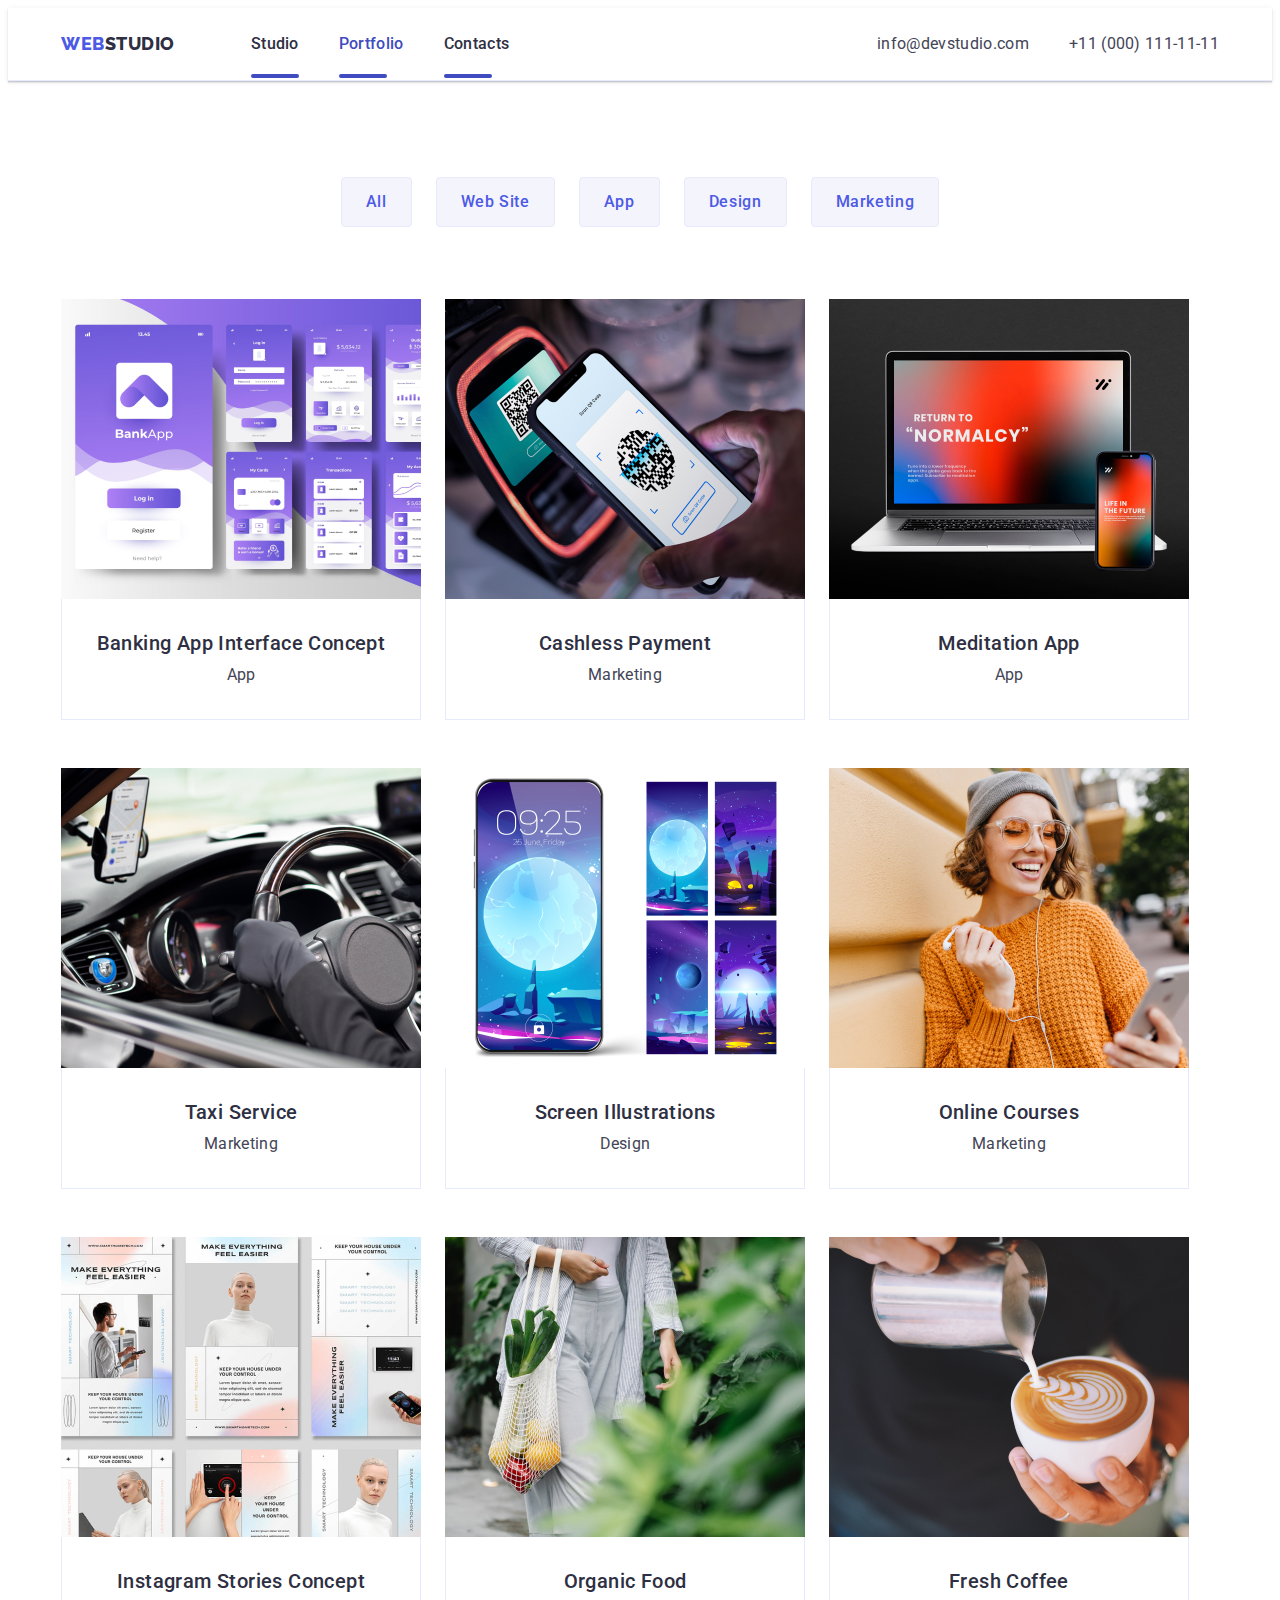
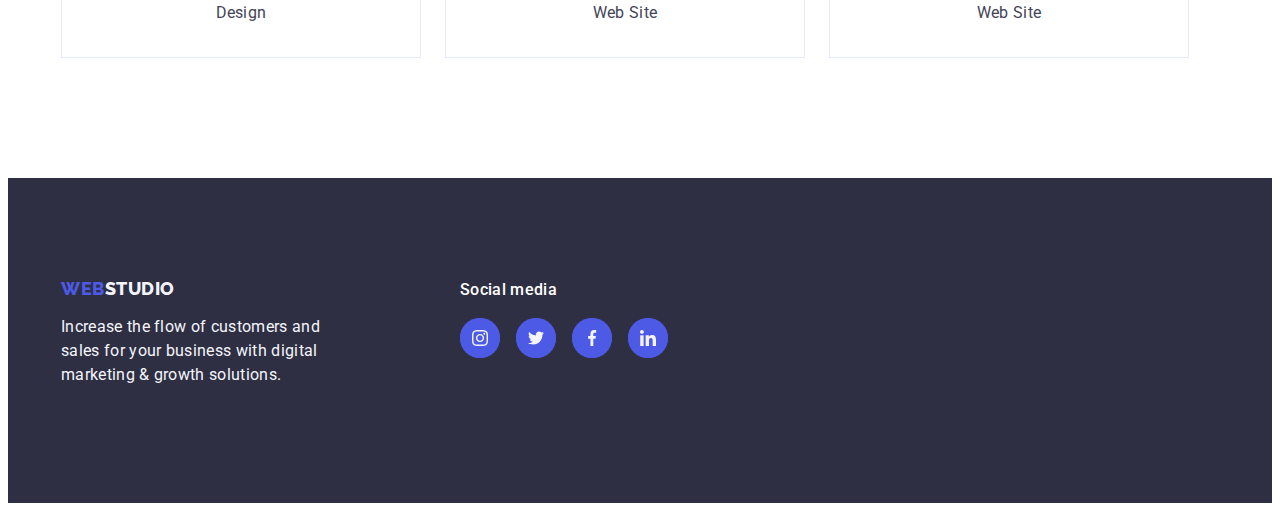
==== portfolio.html @ 36110dc7 "Initial commit" ====
<!DOCTYPE html>
<html lang="en">
  <head>
    <meta charset="UTF-8" />
    <meta name="viewport" content="width=device-width, initial-scale=1.0" />
    <title>WebStudio</title>
    <link
      rel="stylesheet"
      href="https://cdnjs.cloudflare.com/ajax/libs/modern-normalize/2.0.0/modern-normalize.min.css"
      integrity="sha512-4xo8blKMVCiXpTaLzQSLSw3KFOVPWhm/TRtuPVc4WG6kUgjH6J03IBuG7JZPkcWMxJ5huwaBpOpnwYElP/m6wg=="
      crossorigin="anonymous"
      referrerpolicy="no-referrer"
    />
    <link rel="preconnect" href="https://fonts.googleapis.com" />
    <link rel="preconnect" href="https://fonts.gstatic.com" crossorigin />
    <link
      href="https://fonts.googleapis.com/css2?family=Montserrat:ital,wght@0,100;0,200;0,300;0,400;0,500;0,600;0,700;0,800;0,900;1,100;1,200;1,300;1,400;1,500;1,600;1,700;1,800;1,900&family=Raleway:wght@800&family=Roboto:wght@500&display=swap"
      rel="stylesheet"
    />
    <link
      href="https://fonts.googleapis.com/css2?family=Montserrat:ital,wght@0,100;0,200;0,300;0,400;0,500;0,600;0,700;0,800;0,900;1,100;1,200;1,300;1,400;1,500;1,600;1,700;1,800;1,900&family=Raleway:wght@800&family=Roboto:wght@500&display=swap"
      rel="stylesheet"
    />
    <link rel="stylesheet" href="./css/styles.css" />
  </head>
  <body class="body">
    <header class="header">
      <div class="header-section container">
        <nav class="nav-section">
          <a href="./index.html" class="logo link">
            Web<span class="logoword link">Studio </span>
          </a>
          <ul class="list header-list">
            <li><a href="./index.html" class="menu link"> Studio </a></li>
            <li>
              <a href="./portfolio.html" class="menu link plus"> Portfolio </a>
            </li>
            <li><a href="" class="menu link"> Contacts </a></li>
          </ul>
        </nav>
        <address class="address">
          <ul class="list address-list">
            <li>
              <a href="mailto:info@devstudio.com" class="contacts link">
                info@devstudio.com
              </a>
            </li>
            <li>
              <a href="tel:+110001111111" class="contacts link">
                +11 (000) 111-11-11
              </a>
            </li>
          </ul>
        </address>
      </div>
    </header>
    <main>
      <section class="filters">
        <div class="filters-div container">
          <h1 class="visually-hidden">Filters</h1>
          <ul class="list filters-list">
            <li class="filters-buttons">
              <button type="button" class="button-filter">All</button>
            </li>
            <li class="filters-buttons">
              <button type="button" class="button-filter">Web Site</button>
            </li>
            <li class="filters-buttons">
              <button type="button" class="button-filter">App</button>
            </li>
            <li class="filters-buttons">
              <button type="button" class="button-filter">Design</button>
            </li>
            <li class="filters-buttons">
              <button type="button" class="button-filter">Marketing</button>
            </li>
          </ul>
          <ul class="list apps-list">
            <li class="app-item">
              <a href="" class="app-link link">
                <div class="image-portfolio">
                  <img
                    src="./images/portfolio1.jpg"
                    alt="Banking App Interface Concept"
                    width="360"
                  />
                  <p class="app-description">
                    14 Stylish and User-Friendly App Design Concepts · Task
                    Manager App · Calorie Tracker App · Exotic Fruit Ecommerce
                    App · Cloud Storage App
                  </p>
                </div>

                <div class="apps-name">
                  <h2 class="list-title">Banking App Interface Concept</h2>
                  <p class="list-text">App</p>
                </div>
              </a>
            </li>
            <li class="app-item">
              <a href="" class="app-link link">
                <div class="image-portfolio">
                  <img
                    src="./images/portfolio2.jpg"
                    alt="Cashless Payment"
                    width="360"
                  />
                  <p class="app-description">
                    14 Stylish and User-Friendly App Design Concepts · Task
                    Manager App · Calorie Tracker App · Exotic Fruit Ecommerce
                    App · Cloud Storage App
                  </p>
                </div>
                <div class="apps-name">
                  <h2 class="list-title">Cashless Payment</h2>
                  <p class="list-text">Marketing</p>
                </div>
              </a>
            </li>
            <li class="app-item">
              <a href="" class="app-link link">
                <div class="image-portfolio">
                  <img
                    src="./images/portfolio3.jpg"
                    alt="Meditaion App"
                    width="360"
                  />
                  <p class="app-description">
                    14 Stylish and User-Friendly App Design Concepts · Task
                    Manager App · Calorie Tracker App · Exotic Fruit Ecommerce
                    App · Cloud Storage App
                  </p>
                </div>

                <div class="apps-name">
                  <h2 class="list-title">Meditation App</h2>
                  <p class="list-text">App</p>
                </div>
              </a>
            </li>
            <li class="app-item">
              <a href="" class="app-link link">
                <div class="image-portfolio">
                  <img
                    src="./images/portfolio4.jpg"
                    alt="Taxi Service"
                    width="360"
                  />
                  <p class="app-description">
                    14 Stylish and User-Friendly App Design Concepts · Task
                    Manager App · Calorie Tracker App · Exotic Fruit Ecommerce
                    App · Cloud Storage App
                  </p>
                </div>

                <div class="apps-name">
                  <h2 class="list-title">Taxi Service</h2>
                  <p class="list-text">Marketing</p>
                </div>
              </a>
            </li>
            <li class="app-item">
              <a href="" class="app-link link">
                <div class="image-portfolio">
                  <img
                    src="./images/portfolio5.jpg"
                    alt="Taxi Service"
                    width="360"
                  />
                  <p class="app-description">
                    14 Stylish and User-Friendly App Design Concepts · Task
                    Manager App · Calorie Tracker App · Exotic Fruit Ecommerce
                    App · Cloud Storage App
                  </p>
                </div>

                <div class="apps-name">
                  <h2 class="list-title">Screen Illustrations</h2>
                  <p class="list-text">Design</p>
                </div>
              </a>
            </li>
            <li class="app-item">
              <a href="" class="app-link link">
                <div class="image-portfolio">
                  <img
                    src="./images/portfolio6.jpg"
                    alt="Taxi Service"
                    width="360"
                  />
                  <p class="app-description">
                    14 Stylish and User-Friendly App Design Concepts · Task
                    Manager App · Calorie Tracker App · Exotic Fruit Ecommerce
                    App · Cloud Storage App
                  </p>
                </div>
                <div class="apps-name">
                  <h2 class="list-title">Online Courses</h2>
                  <p class="list-text">Marketing</p>
                </div>
              </a>
            </li>
            <li class="app-item">
              <a href="" class="app-link link">
                <div class="image-portfolio">
                  <img
                    src="./images/portfolio7.jpg"
                    alt="Taxi Service"
                    width="360"
                  />
                  <p class="app-description">
                    14 Stylish and User-Friendly App Design Concepts · Task
                    Manager App · Calorie Tracker App · Exotic Fruit Ecommerce
                    App · Cloud Storage App
                  </p>
                </div>
                <div class="apps-name">
                  <h2 class="list-title">Instagram Stories Concept</h2>
                  <p class="list-text">Design</p>
                </div>
              </a>
            </li>
            <li class="app-item">
              <a href="" class="app-link link">
                <div class="image-portfolio">
                  <img
                    src="./images/portfolio8.jpg"
                    alt="Taxi Service"
                    width="360"
                  />
                  <p class="app-description">
                    14 Stylish and User-Friendly App Design Concepts · Task
                    Manager App · Calorie Tracker App · Exotic Fruit Ecommerce
                    App · Cloud Storage App
                  </p>
                </div>
                <div class="apps-name">
                  <h2 class="list-title">Organic Food</h2>
                  <p class="list-text">Web Site</p>
                </div>
              </a>
            </li>
            <li class="app-item">
              <a href="" class="app-link link">
                <div class="image-portfolio">
                  <img
                    src="./images/portfolio9.jpg"
                    alt="Taxi Service"
                    width="360"
                  />
                  <p class="app-description">
                    14 Stylish and User-Friendly App Design Concepts · Task
                    Manager App · Calorie Tracker App · Exotic Fruit Ecommerce
                    App · Cloud Storage App
                  </p>
                </div>
                <div class="apps-name">
                  <h2 class="list-title">Fresh Coffee</h2>
                  <p class="list-text">Web Site</p>
                </div>
              </a>
            </li>
          </ul>
        </div>
      </section>
    </main>
    <footer class="footer">
      <div class="footer-div container">
        <div class="logo-footer">
          <a href="./index.html" class="logo footer-logo link">
            Web<span class="word link">Studio</span>
          </a>
          <p class="word-text">
            Increase the flow of customers and sales for your business with
            digital marketing & growth solutions.
          </p>
        </div>

        <div class="footer-icons container">
          <p class="social-media-text">Social media</p>
          <ul class="social-icons-footer list">
            <li class="social-icon">
              <a href="" class="social-media-footer link">
                <svg class="socials-icon-footer" width="24" height="24">
                  <use href="./images/icons.svg#icon-Instagram"></use>
                </svg>
              </a>
            </li>
            <li class="social-icon">
              <a href="" class="social-media-footer link">
                <svg class="socials-icon-footer" width="24" height="24">
                  <use href="./images/icons.svg#icon-Twitter"></use>
                </svg>
              </a>
            </li>
            <li class="social-icon">
              <a href="" class="social-media-footer link">
                <svg class="socials-icon-footer" width="24" height="24">
                  <use href="./images/icons.svg#icon-Facebook"></use>
                </svg>
              </a>
            </li>
            <li class="social-icon">
              <a href="" class="social-media-footer link">
                <svg class="socials-icon-footer" width="24" height="24">
                  <use href="./images/icons.svg#icon-Linkedin"></use>
                </svg>
              </a>
            </li>
          </ul>
        </div>
      </div>
    </footer>
  </body>
</html>
---- css/styles.css ----
:root {
  --basic-color: #ffffffff;
  --brand-color: #4d5ae5;
  --logo-color: #2e2f42;
  --contacts-color: #434455;
  --focus-color: #404bbf;
  --word-color: #f4f4fd;
  --list-color: #e7e9fc;
}
.body {
  font-family: "Roboto", sans-serif;
  color: var(--contacts-color);
  background-color: var(--basic-color);
}
h2 {
  margin: 0;
}
p {
  margin: 0;
}
.logo {
  font-family: "Raleway", sans-serif;
  font-weight: 800;
  font-size: 18px;
  line-height: 1.17;
  letter-spacing: 0.03em;
  text-transform: uppercase;
  color: var(--brand-color);
}
.link {
  text-decoration: none;
}
.logoword {
  color: var(--logo-color);
}
.list {
  list-style-type: none;
  margin: 0;
  padding-left: 0;
}
.menu.link {
  font-weight: 500;
  font-size: 16px;
  line-height: 1.5;
  letter-spacing: 0.02em;
  color: var(--logo-color);
  position: relative;
  transition: color 250ms cubic-bezier(0.4, 0, 0.2, 1);
}
.menu.link.plus {
  color: var(--focus-color);
}
.menu.link::after {
  content: "";
  display: block;
  position: absolute;
  left: 0;
  bottom: -1px;
  height: 4px;
  width: 48px;
  background-color: var(--focus-color);
  border-radius: 2px;
  color: var(--focus-color);
}

.menu.link:hover,
.menu.link:focus {
  color: var(--focus-color);
}

.address {
  font-style: normal;
}
.contacts.link {
  font-size: 16px;
  line-height: 1.5;
  letter-spacing: 0.02em;
  color: var(--contacts-color);
  transition: color 250ms cubic-bezier(0.4, 0, 0.2, 1);
}
.contacts.link:hover,
.contacts.link:focus {
  color: var(--focus-color);
}
.order-service {
  background-image: linear-gradient(
      rgba(46, 47, 66, 0.7),
      rgba(46, 47, 66, 0.7)
    ),
    url(../images/people-office.jpg);
  padding: 188px 0;
  background-repeat: no-repeat;
  background-position: center;
  background-size: cover;
  max-width: 1440px;
  margin-inline: auto;
  transition: background-color 250ms cubic-bezier(0.4, 0, 0.2, 1);
}
.solutions {
  font-size: 56px;
  line-height: 1.07;
  text-align: center;
  letter-spacing: 0.02em;
  color: var(--basic-color);
  max-width: 496px;
  font-weight: 700px;
  margin: 0 auto;
  margin-bottom: 48px;
}
.order-button {
  background-color: var(--brand-color);
  font-family: "Roboto", sans-serif;
  font-weight: 500;
  font-size: 16px;
  line-height: 1.5em;
  letter-spacing: 0.04em;
  color: var(--basic-color);
  cursor: pointer;
  display: block;
  min-width: 169px;
  height: 56px;
  border: none;
  border-radius: 4px;
  margin: 0 auto;
  transition: background-color 250ms cubic-bezier(0.4, 0, 0.2, 1);
}
.order-button:hover,
.order-button:focus {
  background-color: var(--focus-color);
}
.list-title {
  font-weight: 500;
  font-size: 20px;
  line-height: 1.2;
  letter-spacing: 0.02em;
  color: var(--logo-color);
  margin-bottom: 8px;
  text-align: center;
}
.list-text {
  font-size: 16px;
  line-height: 1.5;
  letter-spacing: 0.02em;
  color: var(--contacts-color);
  text-align: center;
}
.what-do {
  font-size: 36px;
  line-height: 1.11;
  text-align: center;
  letter-spacing: 0.02em;
  text-transform: capitalize;
  color: var(--logo-color);
  margin-bottom: 72px;
}
.cards-section {
  background-color: var(--word-color);
  padding: 120px 0;
}
.cards-title {
  font-size: 36px;
  line-height: 1.11;
  text-align: center;
  letter-spacing: 0.02em;
  text-transform: capitalize;
  color: var(--logo-color);
  margin-bottom: 72px;
}
.title {
  background-color: var(--basic-color);
  border-radius: 0px 0px 4px 4px;
  box-shadow: 0px 2px 1px 0px rgba(46, 47, 66, 0.08),
    0px 1px 1px 0px rgba(46, 47, 66, 0.16),
    0px 1px 6px 0px rgba(46, 47, 66, 0.08);
  transition: background-color 250ms cubic-bezier(0.4, 0, 0.2, 1);
}

.footer {
  background-color: var(--logo-color);
  padding: 100px 0;
}
.word.link {
  color: var(--word-color);
}

.button-filter {
  font-family: "Roboto", sans-serif;
  font-weight: 500;
  font-size: 16px;
  line-height: 1.5;
  letter-spacing: 0.04em;
  color: var(--brand-color);
  background-color: var(--word-color);
  cursor: pointer;
  padding: 12px 24px;
  border: 1px solid var(--list-color);
  border-radius: 4px;
  transition: color 250ms cubic-bezier(0.4, 0, 0.2, 1),
    background-color 250ms cubic-bezier(0.4, 0, 0.2, 1),
    border-color 250ms cubic-bezier(0.4, 0, 0.2, 1),
    box-shadow 250ms cubic-bezier(0.4, 0, 0.2, 1);
}
.button-filter:hover,
.button-filter:focus {
  background-color: var(--focus-color);
  color: var(--basic-color);
  border: 1px solid transparent;
  box-shadow: 0px 3px 1px rgba(0, 0, 0, 0.1), 0px 2px 1px rgba(0, 0, 0, 0.08),
    0px 2px 2px rgba(0, 0, 0, 0.12);
}
.filters-buttons:focus,
.filters-buttons:hover {
  box-shadow: 0px 2px 2px 0px rgba(0, 0, 0, 0.12),
    0px 2px 1px 0px rgba(0, 0, 0, 0.08), 0px 3px 1px 0px rgba(0, 0, 0, 0.1);
}
img {
  display: block;
}
.container {
  width: 1158px;
  margin: 0 auto;
  padding: 0 15px;
}
.header {
  border-bottom: 1px solid var(--list-color);
  box-shadow: 0px 2px 1px rgba(46, 47, 66, 0.08),
    0px 1px 1px rgba(46, 47, 66, 0.16), 0px 1px 6px rgba(46, 47, 66, 0.08);
}
.header-section {
  display: flex;
  flex-wrap: wrap;
}
.header-section.container {
  width: 1158px;
  height: 72px;
  margin: 0 auto;
  padding-left: 15px;
  padding-right: 15px;
  display: flex;
  justify-content: space-between;
  align-items: center;
}
.nav-section {
  display: flex;
  align-items: center;
}
.logo.link {
  margin-right: 76px;
}
.list.header-list {
  display: flex;
  gap: 40px;
}
.menu.link {
  padding: 24px 0;
}

.list.address-list {
  display: flex;
  gap: 40px;
}

.second-section {
  padding: 120px 0;
}
.visually-hidden {
  position: absolute;
  width: 1px;
  height: 1px;
  margin: -1px;
  border: 0;
  padding: 0;

  white-space: nowrap;
  clip-path: inset(100%);
  clip: rect(0 0 0 0);
  overflow: hidden;
}
.list.second-list {
  display: flex;
  gap: 24px;
  flex-direction: row;
}

.portfolio {
  padding-bottom: 120px;
}

.list.portfolio-list {
  display: flex;
  gap: 24px;
}
.images-third-list {
  width: 360px;
}

.list.cards-list {
  display: flex;
  gap: 24px;
}

.name-job {
  padding: 32px 0;
}

.logo.footer-logo.link {
  display: inline-block;
  margin-bottom: 16px;
}

.filters {
  padding-top: 96px;
  padding-bottom: 120px;
}
.list.filters-list {
  display: flex;
  justify-content: center;
  gap: 24px;
  margin-bottom: 72px;
}

.list.apps-list {
  display: flex;
  flex-wrap: wrap;
  column-gap: 24px;
  row-gap: 48px;
}
.app-item {
  width: 360;
}
.app-item:focus,
.app-item:hover {
  box-shadow: 0px 2px 1px 0px rgba(46, 47, 66, 0.08),
    0px 1px 1px 0px rgba(46, 47, 66, 0.16),
    0px 1px 6px 0px rgba(46, 47, 66, 0.08);
}
.apps-name {
  padding: 32px 16px;
  border: 1px solid var(--list-color);
  border-top: none;
  flex-direction: column;
  align-items: flex-start;
  gap: 32px;
}
.list-item {
  width: 100%;
  min-width: 264px;
}
.list-title-second {
  font-weight: 500;
  font-size: 20px;
  line-height: 1.2;
  letter-spacing: 0.02em;
  color: var(--logo-color);
  margin-bottom: 8px;
  text-align: left;
}
.list-text-second {
  font-size: 16px;
  line-height: 1.5;
  letter-spacing: 0.02em;
  color: var(--contacts-color);
  text-align: left;
}
.word-text {
  color: var(--word-color);
  font-size: 16px;
  letter-spacing: 0.32px;
  font-weight: 400;
  line-height: 1.5em;
  width: 264px;
  margin-bottom: 16px;
}
.customers {
  padding-top: 120px;
  padding-bottom: 120px;
  display: block;
}
.customers-title {
  color: var(--logo-color);
  text-align: center;
  font-family: Roboto;
  font-size: 36px;
  font-style: normal;
  font-weight: 700;
  line-height: 1.11;
  letter-spacing: 0.72px;
  text-transform: capitalize;
  margin-bottom: 72px;
}
.customers-list.list {
  display: flex;
  gap: 24px;
}
.icon-client {
  width: 168px;
  height: 88px;
  transition: border-color 250ms cubic-bezier(0.4, 0, 0.2, 1),
    color 250ms cubic-bezier(0.4, 0, 0.2, 1);
}
.client-link.link {
  width: 100%;
  height: 100%;
  border: 1px solid #8e8f99;
  border-radius: 4px;
  display: flex;
  align-items: center;
  justify-content: center;
  color: #8e8f99;
  transition: border-color 250ms cubic-bezier(0.4, 0, 0.2, 1),
    color 250ms cubic-bezier(0.4, 0, 0.2, 1);
}
.client-link.link:hover {
  border-color: var(--focus-color);
  color: var(--focus-color);
}
.client-link.link:focus {
  border-color: var(--focus-color);
  color: var(--focus-color);
}
.icons {
  fill: currentColor;
  width: 104px;
  height: 56px;
}
.icons-second {
  display: flex;
  align-items: center;
  justify-content: center;
  height: 112px;
  background-color: var(--word-color);
  border-radius: 4px;
  margin-bottom: 8px;
}
.social-media-icons {
  display: flex;
  justify-content: center;
  gap: 24px;
}
.social-icon {
  width: 40px;
  height: 40px;
}
.social-media.link {
  display: flex;
  align-items: center;
  width: 100%;
  height: 100%;
  background-color: var(--brand-color);
  border-radius: 50%;
  justify-content: center;
  transition: background-color 250ms cubic-bezier(0.4, 0, 0.2, 1);
}
.social-media.link:hover {
  background-color: var(--focus-color);
}
.social-media.link:focus {
  background-color: var(--focus-color);
}
.socials-icon {
  flex-shrink: 0;
  margin: 12px;
  fill: var(--word-color);
  transition: background-color 250ms cubic-bezier(0.4, 0, 0.2, 1);
  width: 40px;
  height: 40px;
}

.social-media-text {
  font-weight: 500;
  font-size: 16px;
  line-height: 1.5;
  letter-spacing: 0.02em;
  color: var(--basic-color);
  margin-bottom: 16px;
}

.social-icons-footer.list {
  display: flex;
  gap: 16px;
  margin-right: 120px;
}
.footer-div.container {
  display: flex;
  align-items: baseline;
}
.logo-footer {
  margin-right: 120px;
  width: 264px;
}
.socials-icon-footer {
  flex-shrink: 0;
  margin: 8px;
  fill: var(--word-color);
  width: 40px;
  height: 40px;
}
.social-media-footer.link {
  display: flex;
  align-items: center;
  justify-content: center;
  width: 100%;
  height: 100%;
  background-color: var(--brand-color);
  border-radius: 50%;
  transition: background-color 250ms cubic-bezier(0.4, 0, 0.2, 1);
}
.social-media-footer.link:hover {
  background-color: #31d0aa;
}
.social-media-footer.link:focus {
  background-color: #31d0aa;
}
.app-link.link {
  display: block;
  transition: box-shadow 250ms cubic-bezier(0.4, 0, 0.2, 1);
}
.app-link.link:hover,
.app-link.link:focus {
  box-shadow: 0px 1px 6px rgba(46, 47, 66, 0.08),
    0px 1px 1px rgba(46, 47, 66, 0.16), 0px 2px 1px rgba(46, 47, 66, 0.08);
  transform: translateY(0%);
}
.modal {
  position: fixed;
  top: 0;
  left: 0;
  width: 100%;
  height: 100%;
  background-color: rgba(46, 47, 66, 0.4);
  transition: opacity 250ms cubic-bezier(0.4, 0, 0.2, 1),
    visibility 250ms cubic-bezier(0.4, 0, 0.2, 1);
}
.is-hidden {
  opacity: 0;
  visibility: hidden;
  pointer-events: none;
}
.modal-window {
  position: absolute;
  top: 50%;
  left: 50%;
  transform: translate(-50%, -50%) scale(1);
  width: 408px;
  min-height: 584px;
  background: #fcfcfc;
  border-radius: 4px;
  transition: transform 250ms cubic-bezier(0.4, 0, 0.2, 1);
  box-shadow: 0px 1px 1px rgba(0, 0, 0, 0.14), 0px 1px 3px rgba(0, 0, 0, 0.12),
    0px 2px 1px rgba(0, 0, 0, 0.2);
}
.modal-button {
  position: absolute;
  top: 24px;
  right: 24px;
  width: 24px;
  height: 24px;
  border-radius: 50%;
  display: flex;
  align-items: center;
  justify-content: center;
  background-color: var(--list-color);
  border: 1px solid rgba(0, 0, 0, 0.1);
  padding: 0;
  cursor: pointer;
  transition: background-color 250ms cubic-bezier(0.4, 0, 0.2, 1),
    border 250ms cubic-bezier(0.4, 0, 0.2, 1);
}
.modal-button:hover,
.modal-button:focus {
  background-color: var(--focus-color);
  border: none;
  fill: var(--basic-color);
}
.close-icon {
  transition: fill 250ms cubic-bezier(0.4, 0, 0.2, 1);
}
.image-portfolio {
  position: relative;
  overflow: hidden;
}
.app-description {
  position: absolute;
  top: 0;
  font-size: 16px;
  line-height: 1.5;
  letter-spacing: 0.02em;
  color: var(--word-color);
  padding: 40px 32px;
  background-color: var(--brand-color);
  height: 100%;
  width: 100%;
  transform: translateY(100%);
  transition: transform 250ms cubic-bezier(0.4, 0, 0.2, 1);
}
.app-link.link:hover .app-description,
.app-link.link:focus .app-description {
  transform: translateY(0%);
}

.general-icons {
  width: 64px;
  height: 64px;
}
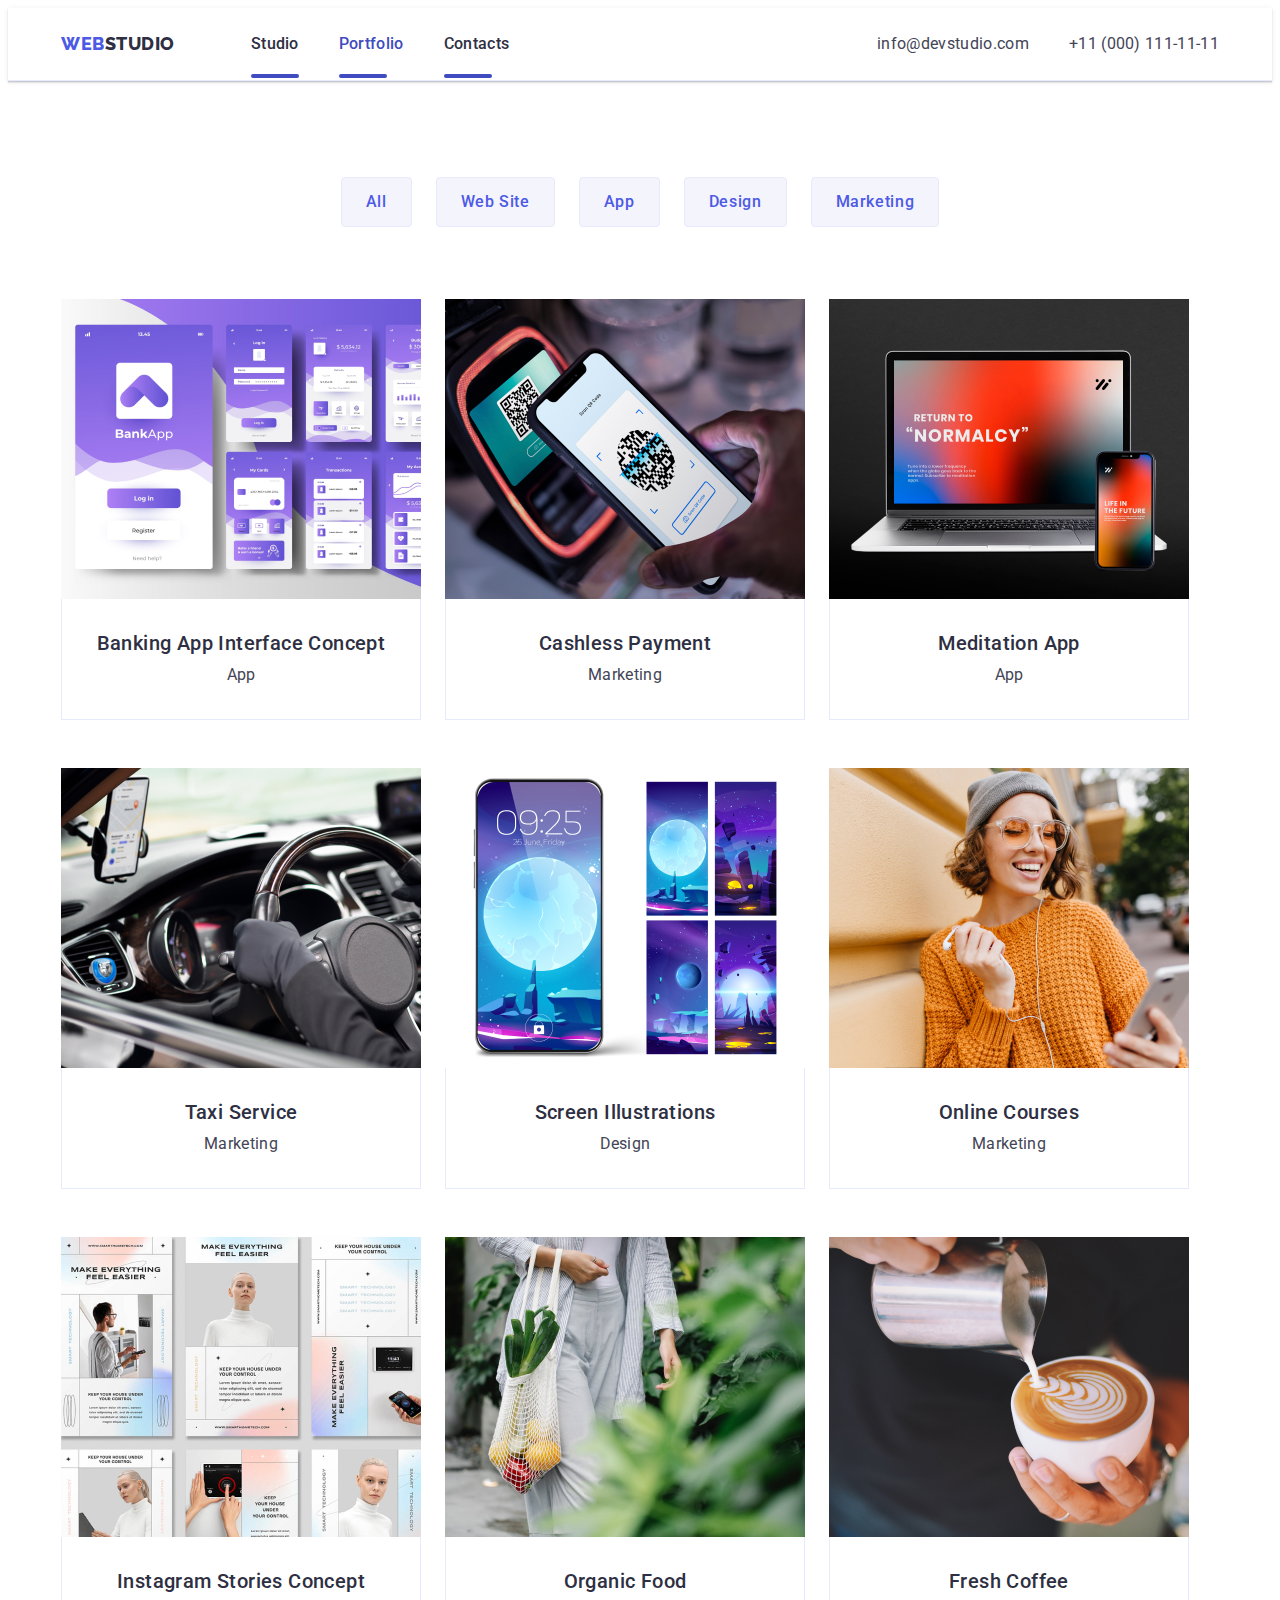
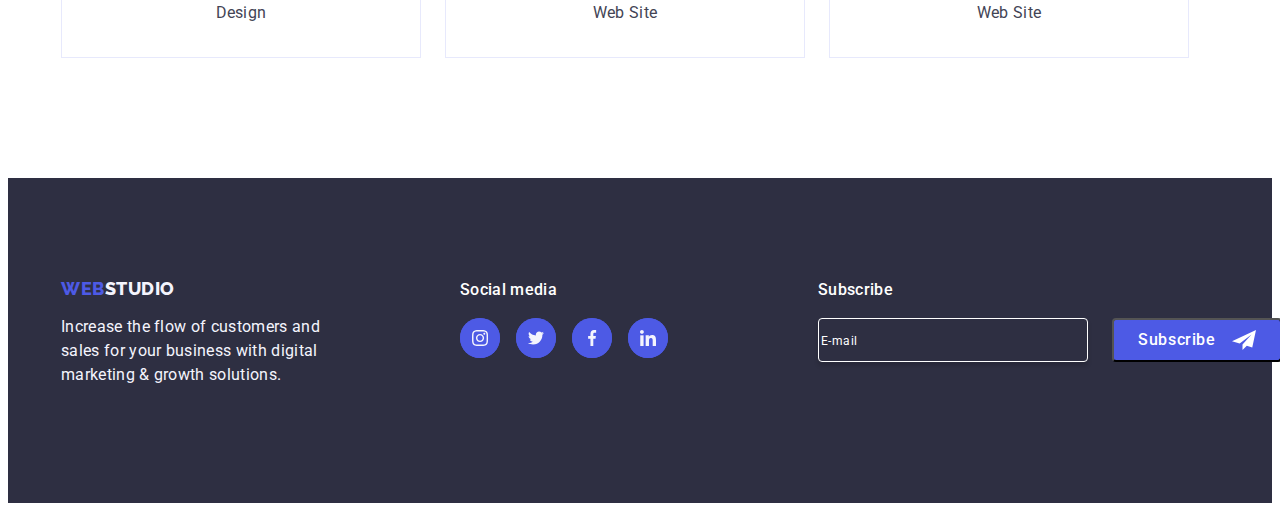
==== commit 5ee1c574: "commit" ====
--- a/portfolio.html
+++ b/portfolio.html
@@ -309,6 +309,22 @@
             </li>
           </ul>
         </div>
+        <div class="container subscribe">
+          <p class="social-media-text">Subscribe</p>
+          <div class="input-section">
+            <form name="signup_form" autocomplete="on" novalidate></form>
+              <label>
+                <input type="email" name="email" placeholder="E-mail" class="subscribe-box"/>
+              </label>  
+              <button type="submit" class="subscribe-button">
+                Subscribe
+                <svg class="plane-icon" width="24" height="24">
+                  <use href="./images/icons.svg#plane-icon"></use>
+                </svg>
+              </button>
+            </form>
+          </div>
+        </div>
       </div>
     </footer>
   </body>
--- a/css/styles.css
+++ b/css/styles.css
@@ -602,3 +602,43 @@
   width: 64px;
   height: 64px;
 }
+.input-section {
+  display: inline-flex;
+}
+.subscribe-box {
+  background-color: #2e2f42;
+  border-radius: 4px;
+  border: 1px solid var(--WHITE, #fff);
+  box-shadow: 0px 4px 4px 0px rgba(0, 0, 0, 0.15);
+  width: 264px;
+  height: 40px;
+  flex-shrink: 0;
+}
+
+.subscribe-box::placeholder {
+  color: var(--WHITE, #fff);
+  font-family: Roboto;
+  font-size: 12px;
+  font-style: normal;
+  font-weight: 400;
+  line-height: 24px;
+  letter-spacing: 0.48px;
+}
+.subscribe-button {
+  display: inline-flex;
+  padding: 8px 24px;
+  justify-content: center;
+  align-items: center;
+  gap: 16px;
+  border-radius: 4px;
+  background: var(--brand-color);
+  color: var(--basic-color);
+  text-align: center;
+  font-family: Roboto;
+  font-size: 16px;
+  font-style: normal;
+  font-weight: 500;
+  line-height: 24px;
+  letter-spacing: 0.64px;
+  margin-left: 24px;
+}
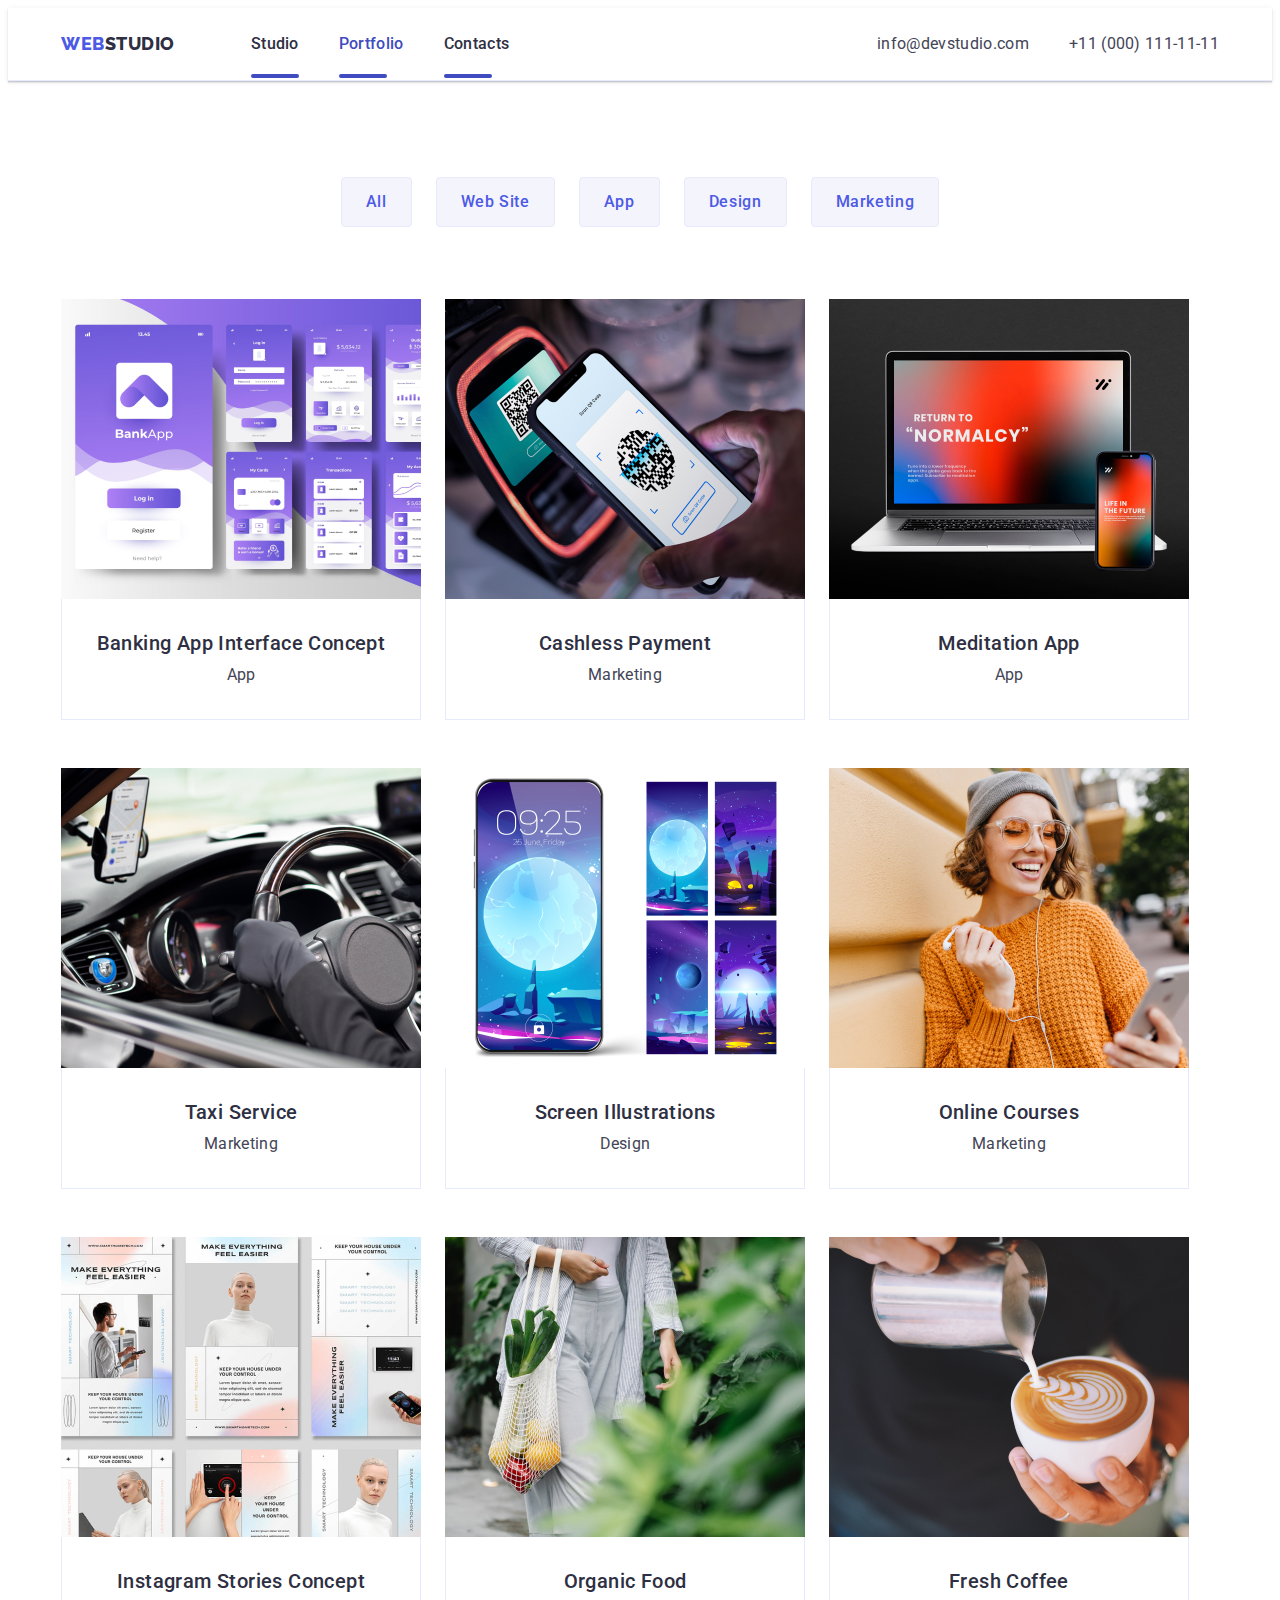
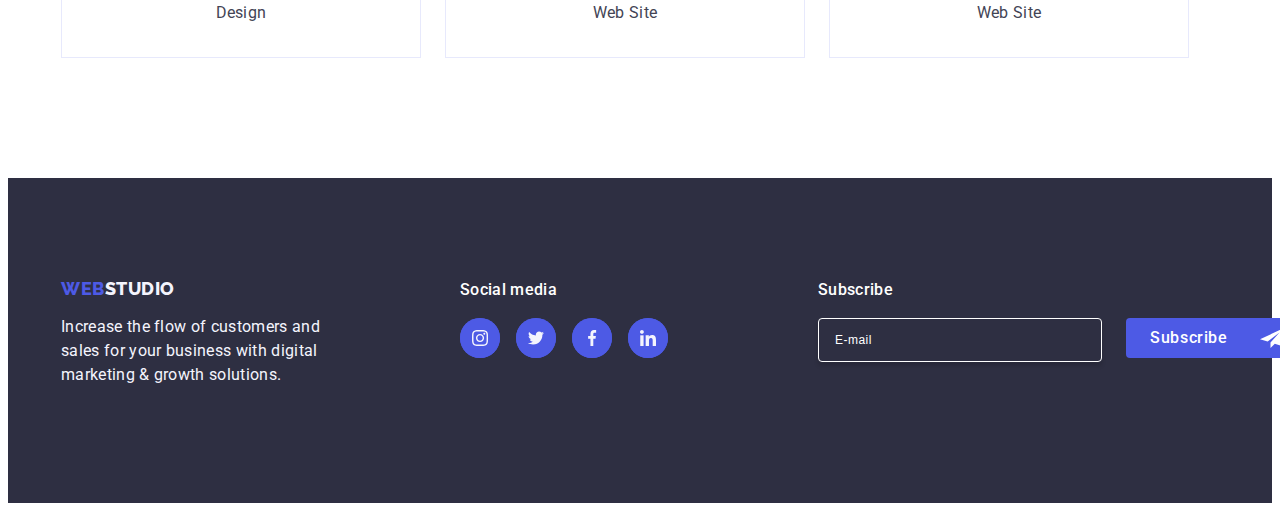
==== commit 595f7333: "commit" ====
--- a/portfolio.html
+++ b/portfolio.html
@@ -311,19 +311,28 @@
         </div>
         <div class="container subscribe">
           <p class="social-media-text">Subscribe</p>
-          <div class="input-section">
-            <form name="signup_form" autocomplete="on" novalidate></form>
-              <label>
-                <input type="email" name="email" placeholder="E-mail" class="subscribe-box"/>
-              </label>  
-              <button type="submit" class="subscribe-button">
-                Subscribe
-                <svg class="plane-icon" width="24" height="24">
-                  <use href="./images/icons.svg#plane-icon"></use>
-                </svg>
-              </button>
-            </form>
-          </div>
+          <form
+            name="signup_form"
+            autocomplete="on"
+            novalidate
+            class="form-subscribe"
+          >
+            <label class="label-subscribe">
+              <input
+                type="email"
+                name="email"
+                placeholder="E-mail"
+                class="subscribe-box"
+              />
+            </label>
+
+            <button type="submit" class="subscribe-button">
+              Subscribe
+              <svg class="plane-icon" width="24" height="24">
+                <use href="./images/icons.svg#plane-icon"></use>
+              </svg>
+            </button>
+          </form>
         </div>
       </div>
     </footer>
--- a/css/styles.css
+++ b/css/styles.css
@@ -602,30 +602,32 @@
   width: 64px;
   height: 64px;
 }
-.input-section {
-  display: inline-flex;
-}
+.form-subscribe {
+  display: flex;
+}
+.label-subscribe {
+  gap: 24px;
+}
+
 .subscribe-box {
-  background-color: #2e2f42;
+  background-color: transparent;
   border-radius: 4px;
   border: 1px solid var(--WHITE, #fff);
   box-shadow: 0px 4px 4px 0px rgba(0, 0, 0, 0.15);
   width: 264px;
   height: 40px;
   flex-shrink: 0;
-}
-
-.subscribe-box::placeholder {
+  font-size: 12px;
+  line-height: 1.5;
+  letter-spacing: 0.04em;
+  padding-left: 16px;
+}
+::placeholder {
   color: var(--WHITE, #fff);
-  font-family: Roboto;
-  font-size: 12px;
-  font-style: normal;
-  font-weight: 400;
-  line-height: 24px;
-  letter-spacing: 0.48px;
-}
+}
+
 .subscribe-button {
-  display: inline-flex;
+  display: flex;
   padding: 8px 24px;
   justify-content: center;
   align-items: center;
@@ -641,4 +643,11 @@
   line-height: 24px;
   letter-spacing: 0.64px;
   margin-left: 24px;
-}
+  min-width: 165px;
+  height: 40px;
+  cursor: pointer;
+  border: none;
+}
+.plane-icon {
+  margin-left: 16px;
+}
